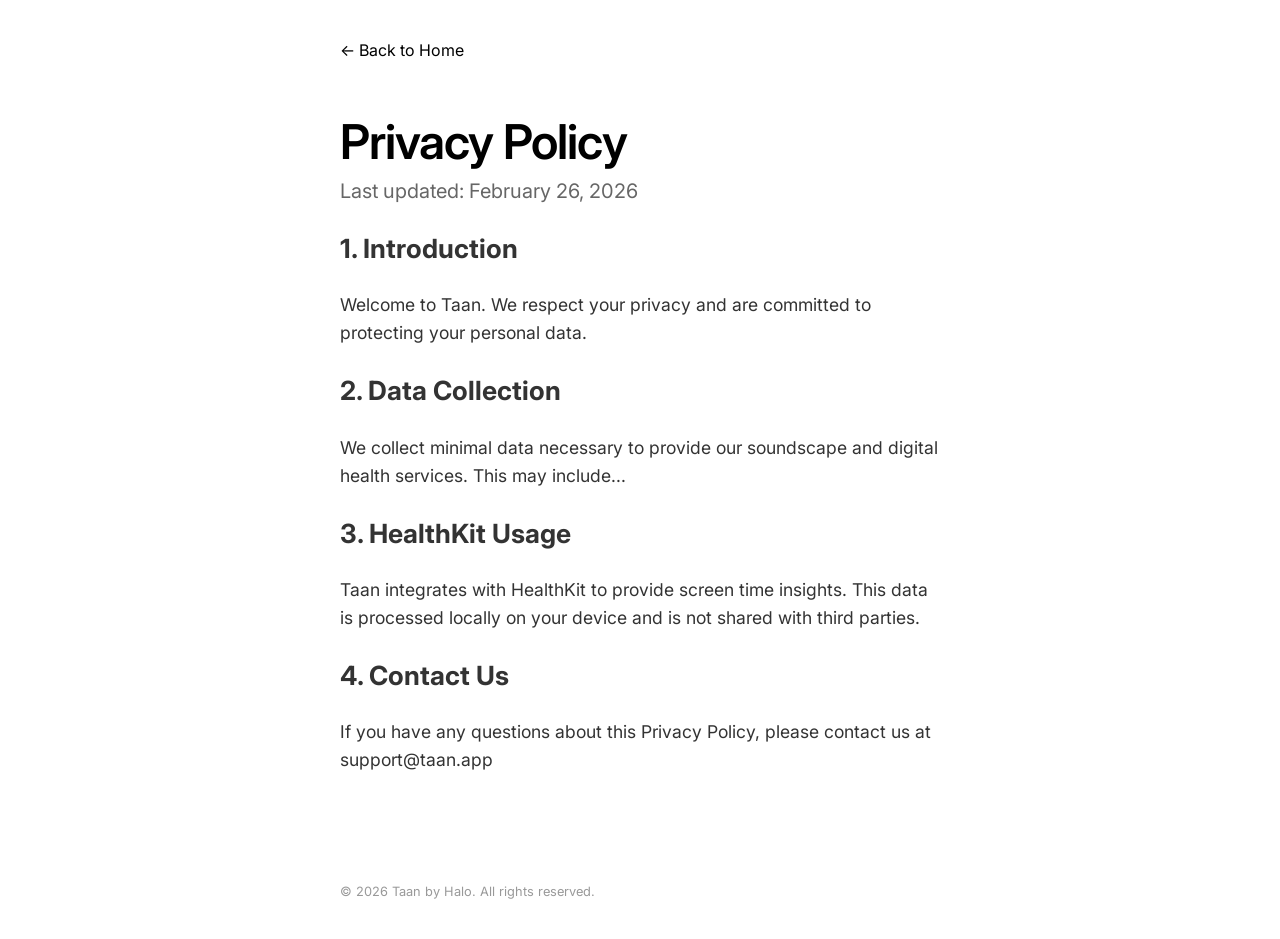
==== website/privacy.html @ 237739af "full sendddd" ====
<!DOCTYPE html>
<html lang="en">
<head>
    <meta charset="UTF-8">
    <meta name="viewport" content="width=device-width, initial-scale=1.0">
    <title>Privacy Policy - Taan</title>
    <link rel="stylesheet" href="styles.css">
    <link href="https://fonts.googleapis.com/css2?family=Inter:wght@400;600&display=swap" rel="stylesheet">
</head>
<body>
    <div class="container" style="align-items: flex-start; text-align: left;">
        <header>
            <a href="index.html" style="text-decoration: none; color: inherit;">&larr; Back to Home</a>
        </header>

        <main>
            <h1>Privacy Policy</h1>
            <p class="tagline">Last updated: February 26, 2026</p>
            
            <div class="content" style="max-width: 100%;">
                <h2>1. Introduction</h2>
                <p>Welcome to Taan. We respect your privacy and are committed to protecting your personal data.</p>

                <h2>2. Data Collection</h2>
                <p>We collect minimal data necessary to provide our soundscape and digital health services. This may include...</p>

                <h2>3. HealthKit Usage</h2>
                <p>Taan integrates with HealthKit to provide screen time insights. This data is processed locally on your device and is not shared with third parties.</p>

                <h2>4. Contact Us</h2>
                <p>If you have any questions about this Privacy Policy, please contact us at support@taan.app</p>
            </div>
        </main>

        <footer>
            <p class="copyright">&copy; 2026 Taan by Halo. All rights reserved.</p>
        </footer>
    </div>
</body>
</html>
---- website/styles.css ----
:root {
    --bg-color: #000000;
    --text-color: #ffffff;
    --accent-color: #3498db;
    --text-secondary: #888888;
    --font-family: 'Inter', -apple-system, BlinkMacSystemFont, sans-serif;
}

body {
    margin: 0;
    padding: 0;
    background-color: var(--bg-color);
    color: var(--text-color);
    font-family: var(--font-family);
    display: flex;
    justify-content: center;
    align-items: center;
    min-height: 100vh;
    text-align: center;
}

.container {
    max-width: 600px;
    padding: 40px 20px;
    display: flex;
    flex-direction: column;
    align-items: center;
    gap: 32px;
}

header {
    margin-bottom: 20px;
}

.app-logo {
    width: 80px;
    height: 80px;
    border-radius: 18px;
    margin: 0 auto;
    object-fit: contain;
    animation: rotate 60s linear infinite;
}

@keyframes rotate {
    from { transform: rotate(0deg); }
    to { transform: rotate(360deg); }
}

h1 {
    font-size: 3rem;
    font-weight: 600;
    margin: 0;
    letter-spacing: -0.02em;
}

.tagline {
    font-size: 1.25rem;
    color: var(--text-secondary);
    margin: 8px 0 24px;
    font-weight: 400;
}

.content {
    line-height: 1.6;
    font-size: 1.1rem;
    color: #e0e0e0;
    max-width: 480px;
}

.app-store-button {
    display: inline-block;
    background-color: var(--text-color);
    color: var(--bg-color);
    padding: 12px 24px;
    border-radius: 50px;
    text-decoration: none;
    font-weight: 600;
    margin-top: 20px;
    transition: opacity 0.2s ease;
}

.app-store-button:hover {
    opacity: 0.9;
}

footer {
    margin-top: 60px;
    display: flex;
    flex-direction: column;
    gap: 16px;
    font-size: 0.9rem;
}

.links {
    display: flex;
    gap: 20px;
    justify-content: center;
}

.links a {
    color: var(--text-secondary);
    text-decoration: none;
    transition: color 0.2s ease;
}

.links a:hover {
    color: var(--text-color);
    text-decoration: underline;
}

.copyright {
    color: #444;
    margin: 0;
    font-size: 0.8rem;
}

@media (prefers-color-scheme: light) {
    :root {
        --bg-color: #ffffff;
        --text-color: #000000;
        --text-secondary: #666666;
    }
    
    .content {
        color: #333;
    }
    
    .copyright {
        color: #999;
    }
}
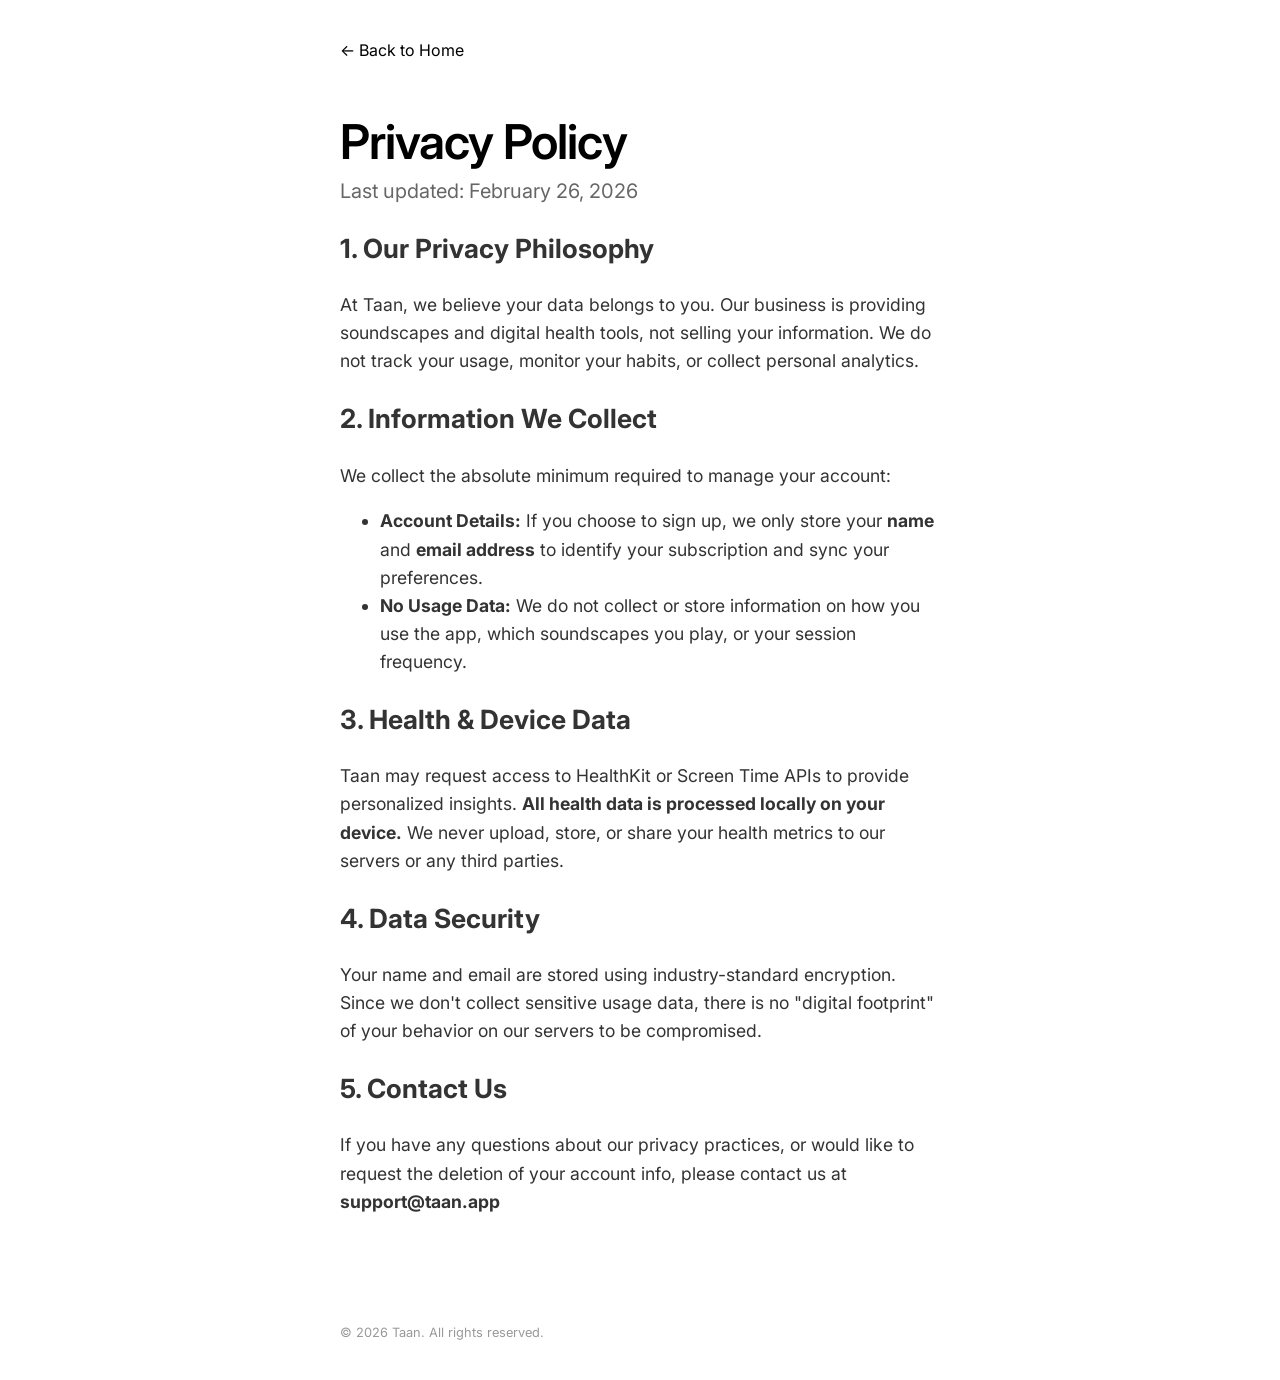
==== commit 3136737f: "Revise privacy policy sections and headings" ====
--- a/website/privacy.html
+++ b/website/privacy.html
@@ -18,23 +18,30 @@
             <p class="tagline">Last updated: February 26, 2026</p>
             
             <div class="content" style="max-width: 100%;">
-                <h2>1. Introduction</h2>
-                <p>Welcome to Taan. We respect your privacy and are committed to protecting your personal data.</p>
+                <h2>1. Our Privacy Philosophy</h2>
+                <p>At Taan, we believe your data belongs to you. Our business is providing soundscapes and digital health tools, not selling your information. We do not track your usage, monitor your habits, or collect personal analytics.</p>
 
-                <h2>2. Data Collection</h2>
-                <p>We collect minimal data necessary to provide our soundscape and digital health services. This may include...</p>
+                <h2>2. Information We Collect</h2>
+                <p>We collect the absolute minimum required to manage your account:</p>
+                <ul>
+                    <li><strong>Account Details:</strong> If you choose to sign up, we only store your <strong>name</strong> and <strong>email address</strong> to identify your subscription and sync your preferences.</li>
+                    <li><strong>No Usage Data:</strong> We do not collect or store information on how you use the app, which soundscapes you play, or your session frequency.</li>
+                </ul>
 
-                <h2>3. HealthKit Usage</h2>
-                <p>Taan integrates with HealthKit to provide screen time insights. This data is processed locally on your device and is not shared with third parties.</p>
+                <h2>3. Health & Device Data</h2>
+                <p>Taan may request access to HealthKit or Screen Time APIs to provide personalized insights. <strong>All health data is processed locally on your device.</strong> We never upload, store, or share your health metrics to our servers or any third parties.</p>
 
-                <h2>4. Contact Us</h2>
-                <p>If you have any questions about this Privacy Policy, please contact us at support@taan.app</p>
+                <h2>4. Data Security</h2>
+                <p>Your name and email are stored using industry-standard encryption. Since we don't collect sensitive usage data, there is no "digital footprint" of your behavior on our servers to be compromised.</p>
+
+                <h2>5. Contact Us</h2>
+                <p>If you have any questions about our privacy practices, or would like to request the deletion of your account info, please contact us at <strong>support@taan.app</strong></p>
             </div>
         </main>
 
         <footer>
-            <p class="copyright">&copy; 2026 Taan by Halo. All rights reserved.</p>
+            <p class="copyright">&copy; 2026 Taan. All rights reserved.</p>
         </footer>
     </div>
 </body>
-</html>+</html>
--- a/website/styles.css
+++ b/website/styles.css
@@ -1,131 +1,135 @@
 :root {
-    --bg-color: #000000;
-    --text-color: #ffffff;
-    --accent-color: #3498db;
-    --text-secondary: #888888;
-    --font-family: 'Inter', -apple-system, BlinkMacSystemFont, sans-serif;
+  --bg-color: #000000;
+  --text-color: #ffffff;
+  --accent-color: #3498db;
+  --text-secondary: #888888;
+  --font-family: "Inter", -apple-system, BlinkMacSystemFont, sans-serif;
 }
 
 body {
-    margin: 0;
-    padding: 0;
-    background-color: var(--bg-color);
-    color: var(--text-color);
-    font-family: var(--font-family);
-    display: flex;
-    justify-content: center;
-    align-items: center;
-    min-height: 100vh;
-    text-align: center;
+  margin: 0;
+  padding: 0;
+  background-color: var(--bg-color);
+  color: var(--text-color);
+  font-family: var(--font-family);
+  display: flex;
+  justify-content: center;
+  align-items: center;
+  min-height: 100vh;
+  text-align: center;
 }
 
 .container {
-    max-width: 600px;
-    padding: 40px 20px;
-    display: flex;
-    flex-direction: column;
-    align-items: center;
-    gap: 32px;
+  max-width: 600px;
+  padding: 40px 20px;
+  display: flex;
+  flex-direction: column;
+  align-items: center;
+  gap: 32px;
 }
 
 header {
-    margin-bottom: 20px;
+  margin-bottom: 20px;
 }
 
 .app-logo {
-    width: 80px;
-    height: 80px;
-    border-radius: 18px;
-    margin: 0 auto;
-    object-fit: contain;
-    animation: rotate 60s linear infinite;
+  width: 160px;
+  height: 160px;
+  border-radius: 18px;
+  margin: 0 auto;
+  object-fit: contain;
+  animation: rotate 60s linear infinite;
 }
 
 @keyframes rotate {
-    from { transform: rotate(0deg); }
-    to { transform: rotate(360deg); }
+  from {
+    transform: rotate(0deg);
+  }
+  to {
+    transform: rotate(360deg);
+  }
 }
 
 h1 {
-    font-size: 3rem;
-    font-weight: 600;
-    margin: 0;
-    letter-spacing: -0.02em;
+  font-size: 3rem;
+  font-weight: 600;
+  margin: 0;
+  letter-spacing: -0.02em;
 }
 
 .tagline {
-    font-size: 1.25rem;
-    color: var(--text-secondary);
-    margin: 8px 0 24px;
-    font-weight: 400;
+  font-size: 1.25rem;
+  color: var(--text-secondary);
+  margin: 8px 0 24px;
+  font-weight: 400;
 }
 
 .content {
-    line-height: 1.6;
-    font-size: 1.1rem;
-    color: #e0e0e0;
-    max-width: 480px;
+  line-height: 1.6;
+  font-size: 1.1rem;
+  color: #e0e0e0;
+  max-width: 480px;
 }
 
 .app-store-button {
-    display: inline-block;
-    background-color: var(--text-color);
-    color: var(--bg-color);
-    padding: 12px 24px;
-    border-radius: 50px;
-    text-decoration: none;
-    font-weight: 600;
-    margin-top: 20px;
-    transition: opacity 0.2s ease;
+  display: inline-block;
+  background-color: var(--text-color);
+  color: var(--bg-color);
+  padding: 12px 24px;
+  border-radius: 50px;
+  text-decoration: none;
+  font-weight: 600;
+  margin-top: 20px;
+  transition: opacity 0.2s ease;
 }
 
 .app-store-button:hover {
-    opacity: 0.9;
+  opacity: 0.9;
 }
 
 footer {
-    margin-top: 60px;
-    display: flex;
-    flex-direction: column;
-    gap: 16px;
-    font-size: 0.9rem;
+  margin-top: 60px;
+  display: flex;
+  flex-direction: column;
+  gap: 16px;
+  font-size: 0.9rem;
 }
 
 .links {
-    display: flex;
-    gap: 20px;
-    justify-content: center;
+  display: flex;
+  gap: 20px;
+  justify-content: center;
 }
 
 .links a {
-    color: var(--text-secondary);
-    text-decoration: none;
-    transition: color 0.2s ease;
+  color: var(--text-secondary);
+  text-decoration: none;
+  transition: color 0.2s ease;
 }
 
 .links a:hover {
-    color: var(--text-color);
-    text-decoration: underline;
+  color: var(--text-color);
+  text-decoration: underline;
 }
 
 .copyright {
-    color: #444;
-    margin: 0;
-    font-size: 0.8rem;
+  color: #444;
+  margin: 0;
+  font-size: 0.8rem;
 }
 
 @media (prefers-color-scheme: light) {
-    :root {
-        --bg-color: #ffffff;
-        --text-color: #000000;
-        --text-secondary: #666666;
-    }
-    
-    .content {
-        color: #333;
-    }
-    
-    .copyright {
-        color: #999;
-    }
-}+  :root {
+    --bg-color: #ffffff;
+    --text-color: #000000;
+    --text-secondary: #666666;
+  }
+
+  .content {
+    color: #333;
+  }
+
+  .copyright {
+    color: #999;
+  }
+}
